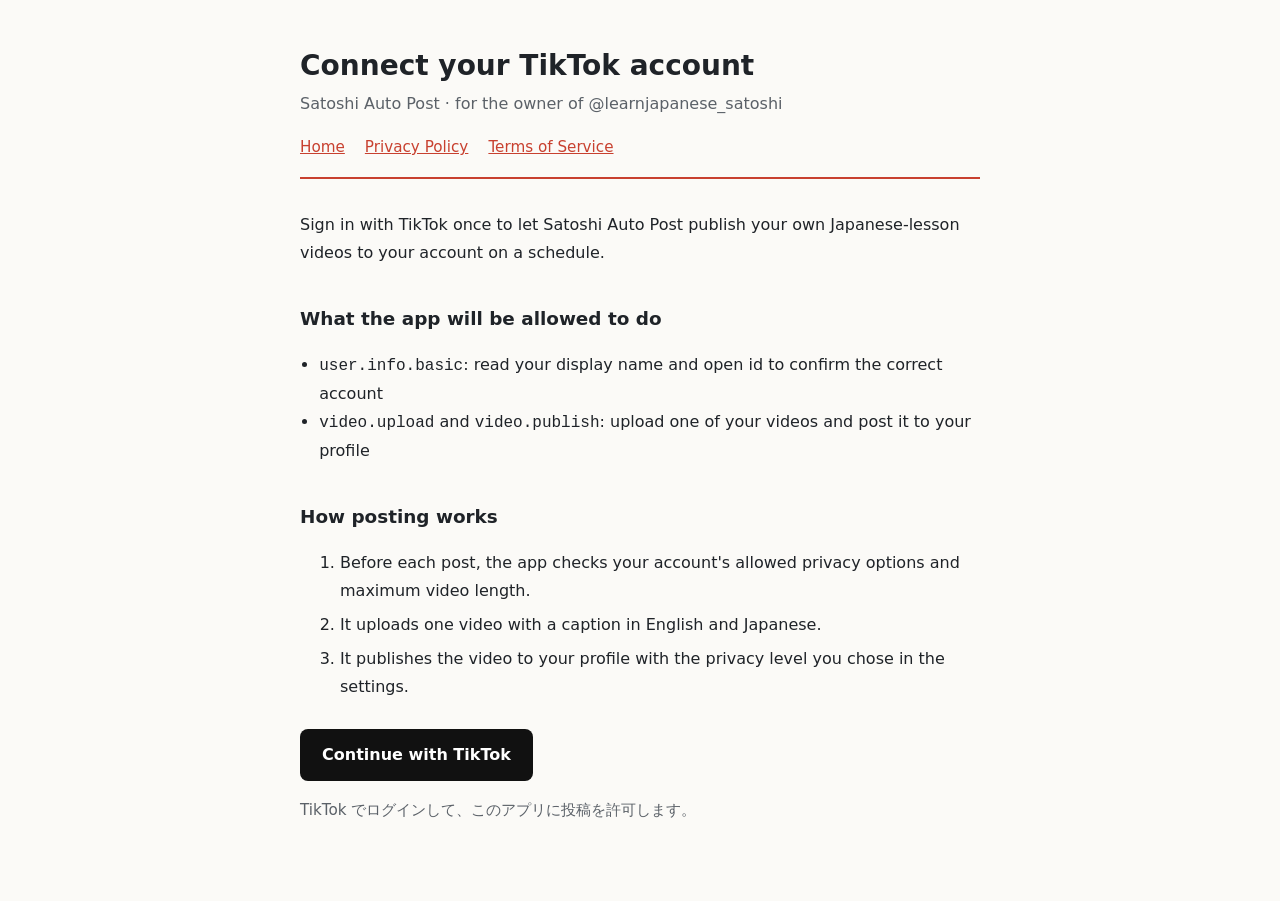
==== connect.html @ 02532be5 "TikTok でログインするページを追加 Co-Authored-By: Claude Opus 5.5 <noreply@anthropic.com>" ====
<!doctype html>
<html lang="en">
<head>
<meta charset="utf-8">
<meta name="viewport" content="width=device-width, initial-scale=1, viewport-fit=cover">
<title>Connect TikTok · Satoshi Auto Post</title>
<link rel="stylesheet" href="style.css">
<style>
  .btn { display: inline-flex; align-items: center; gap: 10px; padding: 12px 22px; border-radius: 8px;
         background: #111; color: #fff; text-decoration: none; font-weight: 600; }
  .btn:hover, .btn:focus-visible { background: #333; outline: 2px solid var(--accent); outline-offset: 2px; }
  ol li { margin-bottom: 6px; }
</style>
</head>
<body>
<main>
  <header>
    <h1>Connect your TikTok account</h1>
    <p class="sub">Satoshi Auto Post · for the owner of @learnjapanese_satoshi</p>
    <nav>
      <a href="./">Home</a>
      <a href="privacy.html">Privacy Policy</a>
      <a href="terms.html">Terms of Service</a>
    </nav>
  </header>

  <p>Sign in with TikTok once to let Satoshi Auto Post publish your own Japanese-lesson videos to your account on a schedule.</p>

  <h2>What the app will be allowed to do</h2>
  <ul>
    <li><code>user.info.basic</code>: read your display name and open id to confirm the correct account</li>
    <li><code>video.upload</code> and <code>video.publish</code>: upload one of your videos and post it to your profile</li>
  </ul>

  <h2>How posting works</h2>
  <ol>
    <li>Before each post, the app checks your account's allowed privacy options and maximum video length.</li>
    <li>It uploads one video with a caption in English and Japanese.</li>
    <li>It publishes the video to your profile with the privacy level you chose in the settings.</li>
  </ol>

  <p style="margin-top: 28px"><a class="btn" id="connect" href="#">Continue with TikTok</a></p>
  <p class="ja">TikTok でログインして、このアプリに投稿を許可します。</p>
</main>
<script>
  const params = new URLSearchParams({
    client_key: "sbawfdqsqkcxazlhuk",
    response_type: "code",
    scope: "user.info.basic,video.publish,video.upload",
    redirect_uri: "https://yuki1231230.github.io/",
    state: Math.random().toString(36).slice(2)
  });
  document.getElementById("connect").href = "https://www.tiktok.com/v2/auth/authorize/?" + params;
</script>
</body>
</html>
---- style.css ----
/* 日本語の単語カードのような、白い紙と朱色のアクセント */
:root {
  --paper: #fbfaf7;
  --ink: #1f2328;
  --muted: #5b6168;
  --line: #e4e0d8;
  --accent: #c8402f;
  --font-body: "Noto Sans JP", "Hiragino Sans", system-ui, sans-serif;
}
@media (prefers-color-scheme: dark) {
  :root { --paper: #16181b; --ink: #e9e7e2; --muted: #a3a7ad; --line: #2c3035; --accent: #ef7a68; color-scheme: dark; }
}
* { box-sizing: border-box; }
body {
  margin: 0;
  background: var(--paper);
  color: var(--ink);
  font: 16px/1.75 var(--font-body);
  padding: 48px max(16px, env(safe-area-inset-right, 0px)) 64px max(16px, env(safe-area-inset-left, 0px));
}
main { max-width: 680px; margin: 0 auto; }
header { border-bottom: 2px solid var(--accent); padding-bottom: 16px; margin-bottom: 32px; }
h1 { font-size: 1.75rem; line-height: 1.3; margin: 0; text-wrap: balance; }
h2 { font-size: 1.15rem; margin: 36px 0 8px; }
.sub { color: var(--muted); margin: 6px 0 0; }
nav { display: flex; flex-wrap: wrap; gap: 8px 20px; margin-top: 16px; font-size: .95rem; }
a { color: var(--accent); }
ul { padding-left: 1.2em; }
.ja { color: var(--muted); font-size: .95rem; }
footer { margin-top: 48px; padding-top: 16px; border-top: 1px solid var(--line); color: var(--muted); font-size: .85rem; }
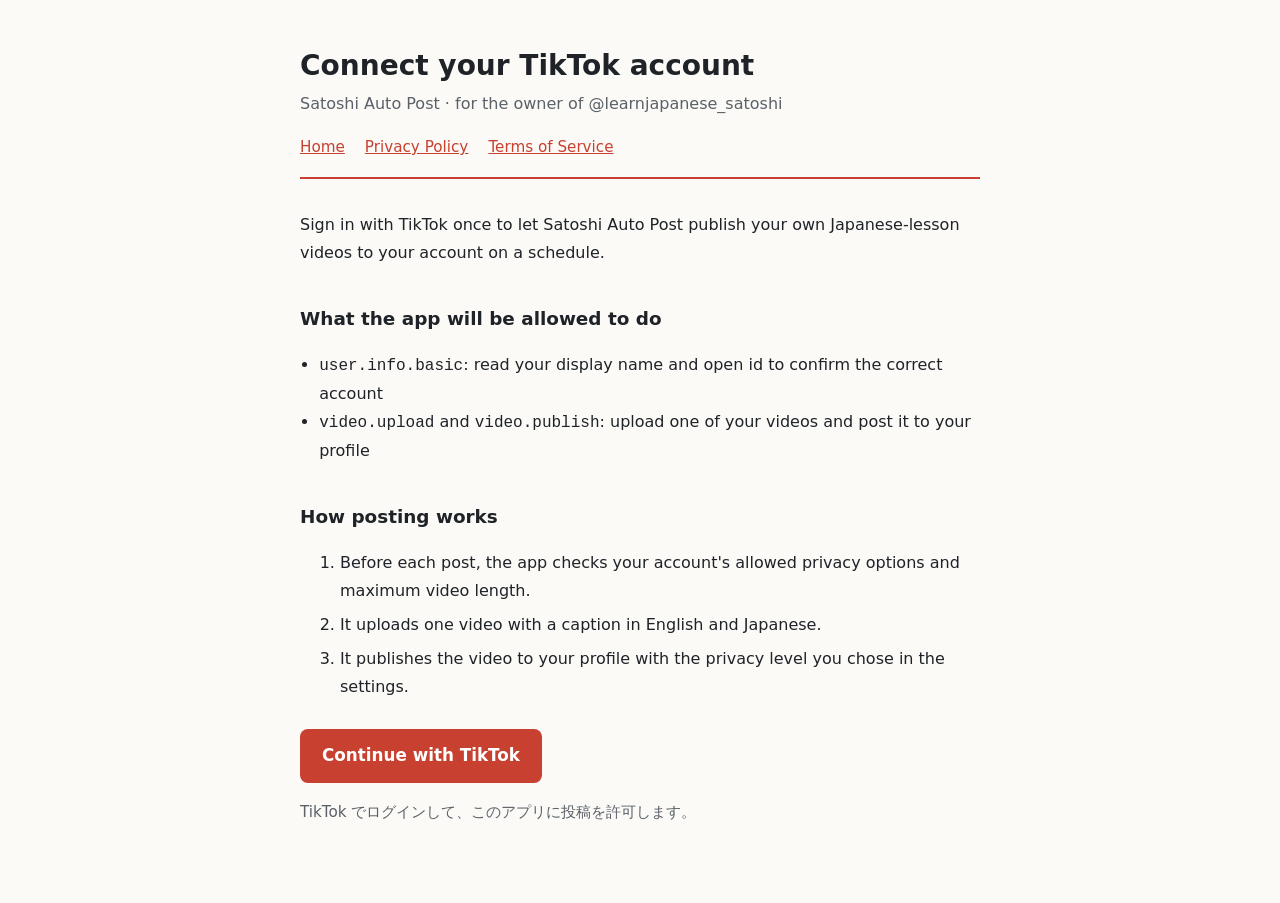
==== commit 1f5747ba: "ログインボタンを目立たせる Co-Authored-By: Claude Opus 5.5 <noreply@anthropic.com>" ====
--- a/connect.html
+++ b/connect.html
@@ -7,8 +7,8 @@
 <link rel="stylesheet" href="style.css">
 <style>
   .btn { display: inline-flex; align-items: center; gap: 10px; padding: 12px 22px; border-radius: 8px;
-         background: #111; color: #fff; text-decoration: none; font-weight: 600; }
-  .btn:hover, .btn:focus-visible { background: #333; outline: 2px solid var(--accent); outline-offset: 2px; }
+         background: var(--accent); color: #fff; text-decoration: none; font-weight: 600; font-size: 1.05rem; }
+  .btn:hover, .btn:focus-visible { filter: brightness(1.1); outline: 2px solid var(--ink); outline-offset: 2px; }
   ol li { margin-bottom: 6px; }
 </style>
 </head>
